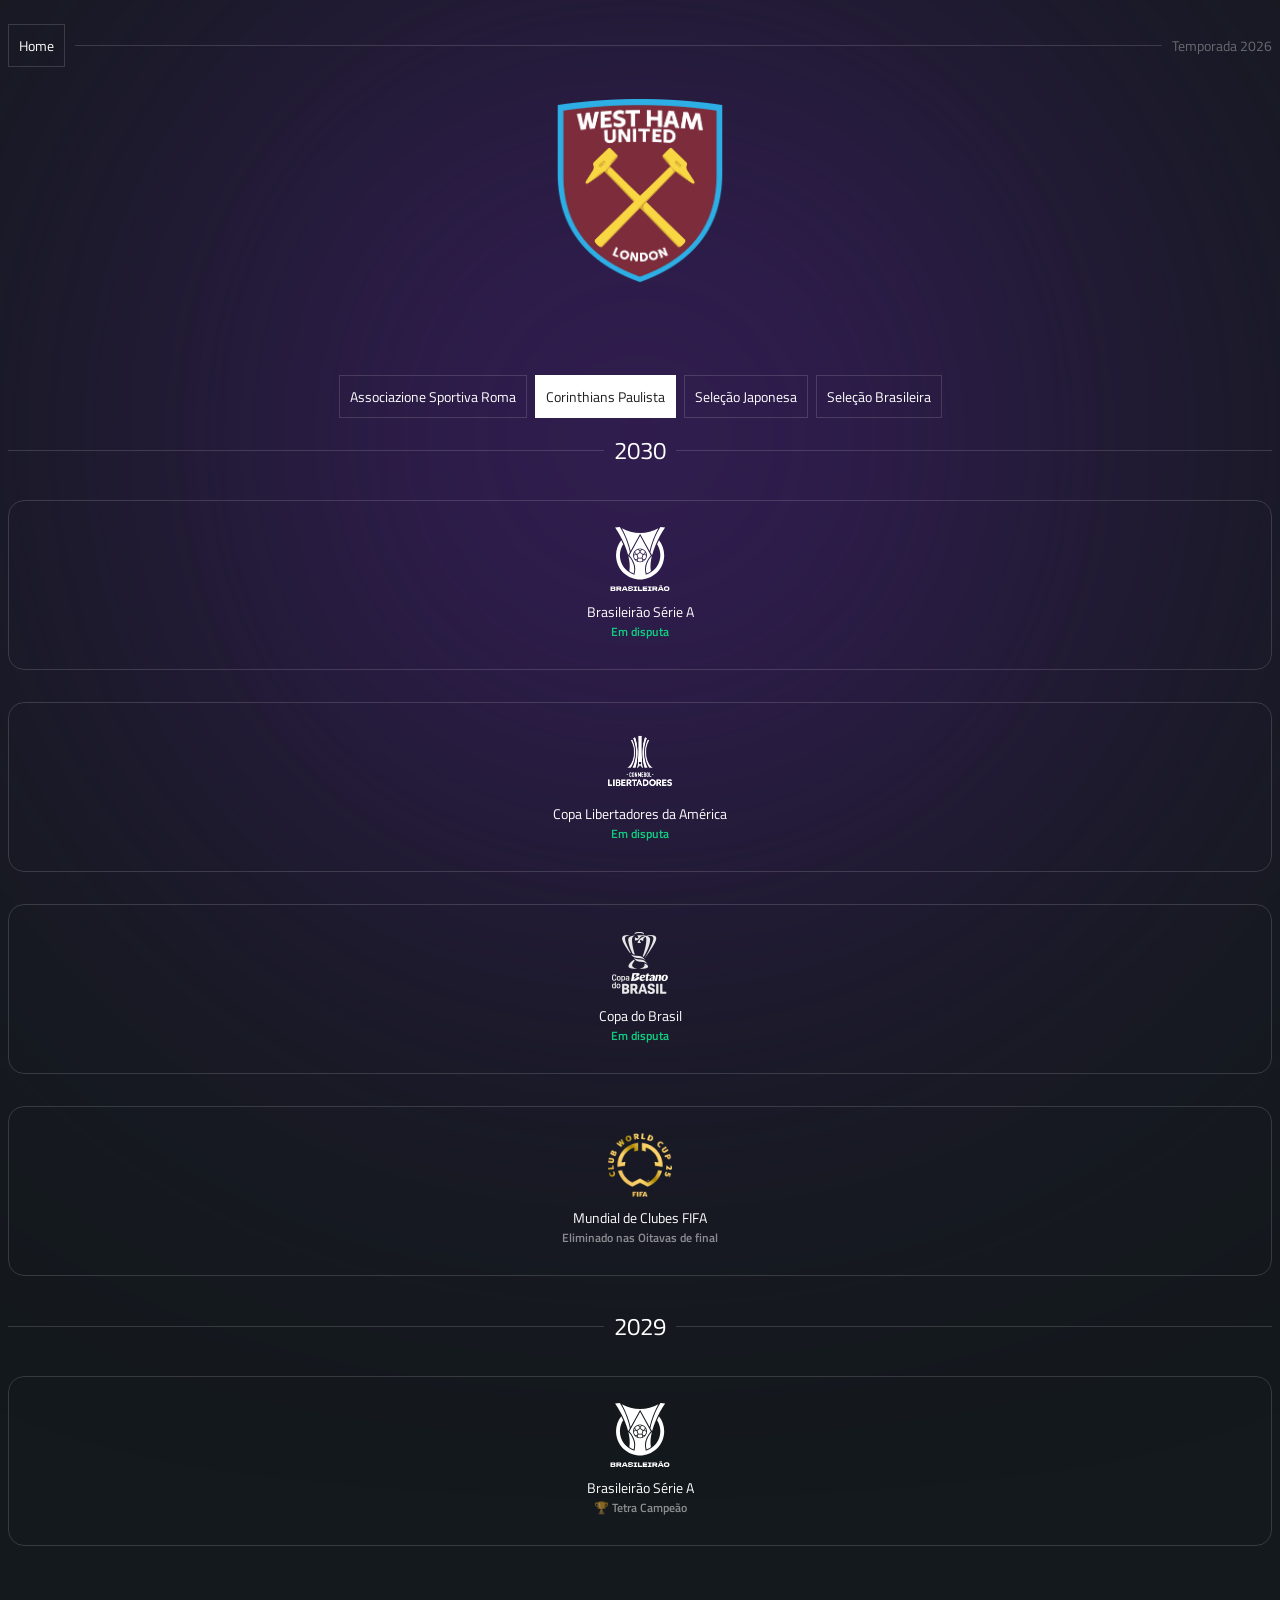
==== index.html @ 2441e78c "Initial commit: West Ham League project with team matches and championship pages" ====
<!DOCTYPE html>
<html lang="pt-BR">
<head>
    <meta charset="UTF-8">
    <meta name="viewport" content="width=device-width, initial-scale=1.0">
    <link rel="stylesheet" href="./styles.css">
    <title>West Ham United</title>
    <!-- Google Fonts -->
    <link rel="preconnect" href="https://fonts.googleapis.com">
    <link rel="preconnect" href="https://fonts.gstatic.com" crossorigin>
    <link href="https://fonts.googleapis.com/css2?family=Titillium+Web:ital,wght@0,200;0,300;0,400;0,600;0,700;0,900;1,200;1,300;1,400;1,600;1,700&display=swap" rel="stylesheet">

</head>
<body>

<!-- Objeto animado no background (fixo na rolagem) -->
<div style="
    position: fixed;
    top: 0;
    left: 50%;
    transform: translateX(-50%);
    width: 870px;
    height: 870px;
    flex-shrink: 0;
    aspect-ratio: 1/1;
    border-radius: 870px;
    background: rgba(63, 31, 105, 1);
    filter: blur(250px);
    animation: kf_120_594_scale_0 2s linear;
    animation-iteration-count: infinite;
    animation-direction: alternate;
    z-index: -1;


"></div>

<style>
@keyframes kf_120_594_scale_0 {
    0% { 
        width: 870px;
        height: 870px;
    }  
    100% { 
        width: 1200px;
        height: 1200px;
    } 
}
</style>


    <div class="container">
        <div class="header-competicao">
            <div class="temporada">
                <button class="botao" onclick="window.location.href='./home.html'">
                    <span class="botao-texto">Home</span>
                </button>
                <div class="line"></div>
                <div class="texto-temporada">Temporada 2026</div>
            </div>
            </div>
            <div class="competicao">
                <div class="logo-clube-home">
                    <img src=".\escudos\west-ham-united-logo-footylogos.png" width="184px" alt="Logo">
                </div>
                <div class="nome-competicao"West Ham United</div>
            </div>
                                    <div class="navegador">
                                        <button class="botao" onclick="window.location.href='./roma.html'">
                    <span class="botao-texto">Associazione Sportiva Roma</span>   
                </button>
                <button class="botao pressed">
                    <span class="botao-texto">Corinthians Paulista</span>   
                </button>
                                <button class="botao" onclick="window.location.href='./japao.html'">
                    <span class="botao-texto">Seleção Japonesa</span>
                </button>
                <button class="botao" onclick="window.location.href='./brasil.html'">
                    <span class="botao-texto">Seleção Brasileira</span>
                </button>
            </div>
   <div class="tabela">
<div class="fase">
                <div class="line"></div>
                <div class="texto-fase-de-grupos">2030</div>
                <div class="line"></div>
            </div>

      <div class="campeonato" onclick="window.location.href='\index_2030.html'" onmouseenter="this.style.cursor = 'pointer'">
    <div class="img-wrapper"><img src=".\\escudos\\brasileirao-serie-a-white-logo-footylogos_.svg" alt="Brasileirão"></div>
    <div class="textos">
        <div class="titulo">Brasileirão Série A</div>
        <div class="titulo-disputa">Em disputa</div>
    </div>
</div>

<div class="campeonato" onclick="window.location.href='\copa-libertadores_2030.html'" onmouseenter="this.style.cursor = 'pointer'">
    <div class="img-wrapper"><img src=".\\escudos\\libertadores-white-logo.png" alt="Libertadores"></div>
    <div class="textos">
        <div class="titulo">Copa Libertadores da América</div>
        <div class="titulo-disputa">Em disputa</div>
    </div>
</div>


<div class="campeonato" onclick="window.location.href='\copa-do-brasil-2030.html'" onmouseenter="this.style.cursor = 'pointer'">
    <div class="img-wrapper"><img src=".\\escudos\\copa-do-brasil-white.png" alt="Copa do Brasil"></div>
    <div class="textos">
        <div class="titulo">Copa do Brasil</div>
        <div class="titulo-disputa">Em disputa</div>
    </div>
</div>

 <div class="campeonato" onclick="window.location.href='\mundial-de-clubes-23.html'" onmouseenter="this.style.cursor = 'pointer'">
    <div class="img-wrapper"><img src=".\\escudos\\fifa-club-world-cup-logo-footylogos-1200.webp" alt="Brasileirão"></div>
    <div class="textos">
        <div class="titulo">Mundial de Clubes FIFA</div>
        <div class="titulo-campeonato">Eliminado nas Oitavas de final</div>
    </div>
</div>

<div class="fase">
                <div class="line"></div>
                <div class="texto-fase-de-grupos">2029</div>
                <div class="line"></div>
            </div>

     <div class="campeonato" onclick="window.location.href='\index.html'" onmouseenter="this.style.cursor = 'pointer'">
    <div class="img-wrapper"><img src=".\\escudos\\brasileirao-serie-a-white-logo-footylogos_.svg" alt="Brasileirão"></div>
    <div class="textos">
        <div class="titulo">Brasileirão Série A</div>
        <div class="titulo-campeonato">🏆 Tetra Campeão</div>
    </div>
</div>

</div>
</div> 
       
       
       
</div>
    

    
<!-- NO INÍCIO DO SCRIPT, AGORA EM CADA PÁGINA -->
<script>
    // Define qual botão está pressionado baseado na URL atual
    document.addEventListener('DOMContentLoaded', function() {
        const pathSegments = window.location.pathname.split('/').filter(Boolean);
        
        // Mapeamento de caminhos para botões específicos
        const activeButtons = {
            'home.html': '.navegador-home button:first-child',
            'roma.html': '.navegador-roma button:first-child',
            'japao.html': '.navegador-japao button:first-child',
            'brasil.html': '.navegador-brasil button:first-child'
        };
        
        if (activeButtons[pathSegments[0]]) {
            const buttons = document.querySelectorAll(activeButtons[pathSegments[0]]);
            buttons.forEach(btn => btn.classList.add('pressed'));
        }
    });
</script>

</body>
</html>
---- styles.css ----
html {
    scroll-behavior: smooth;
}
body {
    font-family: "Titillium Web", sans-serif;
    background: #14191d;
}
        .container {
            display: flex;
            height: 100%;
            padding: 16px 0;
            flex-direction: column;
            align-items: center;
            gap: 32px;
            align-self: stretch;
            animation: fadeIn 0.5s ease-out;
        }
            @keyframes fadeIn {
            from { opacity: 0; }
            to { opacity: 1; }
        }

         .container-2030 {
            display: flex;
            height: 100%;
            padding: 16px 0;
            flex-direction: column;
            align-items: center;
            gap: 32px;
            align-self: stretch;
        }
        
         .container--libertadores {
            display: flex;
            height: 100%;
            padding: 16px 0;
            flex-direction: column;
            align-items: center;
            gap: 32px;
            align-self: stretch;
            background: linear-gradient(180deg, #14191d 47.99%, #261b0c 100%);
        }
         .container--copa-do-brasil {
            display: flex;
            height: 100%;
            padding: 16px 0;
            flex-direction: column;
            align-items: center;
            gap: 32px;
            align-self: stretch;
            background: linear-gradient(180deg, #14191d 47.99%, #0a1f0e 100%);
        }
         .container-mundial {
            display: flex;
            height: 100%;
            padding: 16px 0;
            flex-direction: column;
            align-items: center;
            gap: 32px;
            align-self: stretch;
        }

        .header-competicao {
            display: flex;
            flex-direction: column;
            align-items: center;
            gap: 0px;
            animation: expandGapHeader 1s cubic-bezier(0.237, 0, 0, 0.966) forwards;
            align-self: stretch;
        }

        @keyframes expandGapHeader {
            from { gap: 0px; }
            to { gap: 28px; }
        }

        .navegador {
            display: flex;
            align-items: center;
            gap: 8px;
        }
        .navegador-index {
            align-items: center;
            gap: 8px;
        }

        .botao {
            display: inline-flex;

            border: 1px solid rgba(255, 255, 255, 0.15);
            padding: 10px;
            justify-content: center;
            align-items: center;
            gap: 10px;
            cursor: pointer;
            background: transparent;
            transition: border 0.2s, background 0.2s;
        }

        .botao:hover {
            border: 1px solid rgba(255, 255, 255, 0.15);
            background: rgba(255, 255, 255, 0.15);
        }

        .botao.pressed {
            border: 1px solid rgba(255, 255, 255, 0.15);
            background: #FFF;
        }

        .botao-texto {
            color: #FFF;
            text-align: center;
            font-family: "Titillium Web";
            font-size: 14px;
            font-style: normal;
            font-weight: 400;
            line-height: normal;
        }

        .botao.pressed .botao-texto {
            color: #1E1E1E;
            text-align: center;
            font-family: "Titillium Web";
            font-size: 14px;
            font-style: normal;
            font-weight: 400;
            line-height: normal;
        }

        .temporada {
display: flex;
justify-content: center;
align-items: center;
gap: 10px;
align-self: stretch;
        }

        .line {
            width:100%;
            height:1px;
            background: rgba(255, 255, 255, 0.15);
        }

        .texto-temporada {
            color: rgba(255, 255, 255, 0.35);
            font-family: "Titillium Web";
            font-size: 14px;
            font-style: normal;
            font-weight: 400;
            line-height: normal;
            white-space: nowrap;
        }

        .competicao {
            display: flex;
            flex-direction: column;
            align-items: center;
            gap: 14px;
            align-self: stretch;
                animation: slideInLeft 0.6s ease-out;
}

@keyframes slideInLeft {
    from {
        transform: translateY(-10%);   /* Começa fora à esquerda */
        opacity: 0;
    }
    to {
        transform: translateX(0);       /* Fica no lugar */
        opacity: 1;
    }
}
animation: fadeIn 1.5s ease-out;
        
            @keyframes fadeIn {
            from { opacity: 0; }
            to { opacity: 1; }
        }


        .logo-competicao-brasileirao {
            display: flex;
            padding: 42px;
            justify-content: center;
            align-items: center;
            gap: 10px;
            max-width: 100px; 
            aspect-ratio: 1/1;
            border-radius: 1000px;
            background: #FFF;
            border: 4px solid #8cff00;
        }
            .logo-competicao-amistoso {
            display: flex;
            padding: 42px;
            justify-content: center;
            align-items: center;
            gap: 10px;
            max-width: 100px; 
            height: auto;
            object-fit: contain;
            border-radius: 1000px;
            aspect-ratio: 1/1;
            background: #FFF;
            border: 4px solid #00d897;
               position: relative;
    z-index: 1; /* Fica na frente da borda */
    width: 192px;
    height: auto;
    display: block;
        }
        .logo-competicao-amistoso img {
    max-width: 160px;      /* Define largura máxima */
    height: auto;          /* Mantém proporção */
    object-fit: contain;   /* Não distorce a imagem */
}
 .logo-competicao-mundial-clubes {
            display: flex;
            padding: 42px;
            justify-content: center;
            align-items: center;
            gap: 10px;
            max-width: 100px; 
            height: auto;
            object-fit: contain;
            border-radius: 1000px;
            aspect-ratio: 1/1;
            border: 4px solid #00d897;
        }
        .logo-competicao-mundial-clubes img {
    max-width: 100px;      /* Define largura máxima */
    height: auto;          /* Mantém proporção */
    object-fit: contain;   /* Não distorce a imagem */
}


        
        .logo-clube-home {
            display: flex;
            padding: 42px;
            justify-content: center;
            align-items: center;
            gap: 10px;
            width: 100px;
            height: 100px;
            aspect-ratio: 1/1;
            border-radius: 1000px;
            background: #ffffff00;

        }
        .logo-competicao-uefa {
            display: flex;
            padding: 42px;
            justify-content: center;
            align-items: center;
            gap: 10px;
            max-width: 100px; 
            height: auto;
            object-fit: contain;
            border-radius: 1000px;
            aspect-ratio: 1/1;
            background: #FFF;
            border: 4px solid #0767c8;
        }
            .logo-competicao-mundial {
            display: flex;
            padding: 42px;
            justify-content: center;
            align-items: center;
            gap: 10px;
            width: 100px;
            height: 100px;
            aspect-ratio: 1/1;
            border-radius: 1000px;
            border: 4px solid #ef0764;
        }
        
        
        .logo-competicao-libertadores {
            display: flex;
            padding: 42px;
            justify-content: center;
            align-items: center;
            gap: 10px;
            width: 100px;
            height: 100px;
            aspect-ratio: 1/1;
            border-radius: 1000px;
            background: #FFF;
            border: 4px solid #bb9f17;

        }
        
        .logo-competicao-copa-do-brasil {
            display: flex;
            padding: 42px;
            justify-content: center;
            align-items: center;
            gap: 10px;
            width: 100px;
            height: 100px;
            aspect-ratio: 1/1;
            border-radius: 1000px;
            background: #FFF;
            border: 4px solid #1456ba;

        }
        .logo-competicao-copa {
            display: flex;
            padding: 42px;
            justify-content: center;
            align-items: center;
            gap: 10px;
            width: 100px;
            height: 100px;
            aspect-ratio: 1/1;
            border-radius: 1000px;
            background: #FFF;
            border: 4px solid #ba1414;

        }           

        .logo-competicao img {
            width: 100%;
            height: 100%;
            object-fit: contain;

        }
        
        .logo-competicao-libertadores img {
            max-width: 120px;
            object-fit: contain;
            aspect-ratio: 1/1;

        }
        
        .logo-competicao-copa-do-brasil img {
            max-width: 140px;
            object-fit: contain;
            aspect-ratio: 1/1;

        }
        
        .logo-competicao-mundial video {
            max-width: 210px;
            object-fit: contain;
            aspect-ratio: 1/1;
            border-radius: 2800px;
            border: 4px solid #ef0764;
        }

        .nome-competicao {
            display: flex;
            height: 64px;
            flex-direction: column;
            justify-content: center;
            align-self: stretch;
            color: #FFF;
            text-align: center;
            font-family: "Titillium Web";
            font-size: 24px;
            font-style: normal;
            font-weight: 400;
            line-height: normal;
            white-space: nowrap;
        }

        .tabela {
            display: flex;
            padding-bottom: 42px;
            flex-direction: column;
            align-items: flex-start;
            gap: 0px;
            animation: expandGapTable 1.1s cubic-bezier(0.237, 0, 0, 0.966) forwards;
            align-self: stretch;
        }

        @keyframes expandGapTable {
            from { gap: 0px; }
            to { gap: 32px; }
        }

        .fase {
            display: flex;
            justify-content: center;
            align-items: center;
            gap: 10px;
            align-self: stretch;
        }

        .texto-fase-de-grupos {
            color: #FFF;
            text-align: center;
            font-family: "Titillium Web";
            font-size: 24px;
            font-style: normal;
            font-weight: 400;
            line-height: normal;
            white-space: nowrap; 
        }

        .matches-row {
            display: flex;
            width: 100%; 
            height: 65px;
            align-items: center;
            align-self: stretch;
        }

        .indicator-victory {
            width: 2px;
            height: 64px;
            background: #0CBD0C;
        }
          .indicator-draw {
            width: 2px;
            height: 64px;
            background: #C7C7C7;
        }
        .indicator-defeat {
            width: 2px;
            height: 64px;
            background: #FF0004;
        }
              

        .row {
            display: flex;
            align-items: center;
            flex: 1 0 0;
            border-bottom: 1px solid rgba(255, 255, 255, 0.15);
            padding-bottom:8px;
            padding-top:4px;
        }

        .time-casa {
            display: flex;
            padding-right: 16px;
            align-items: center;
            gap: 14px;
            flex: 1 0 0;
        }

        .placar {
            display: flex;
            width: 114px;
            justify-content: center;
            align-items: center;
            gap: 14px;
        }

        .time-visitante {
            display: flex;
            padding-left: 16px;
            align-items: center;
            gap: 14px;
            flex: 1 0 0;
        }

        .nome-do-time-casa {
            display: flex;
            flex-direction: column;
            justify-content: center;
            flex: 1 0 0;
            align-self: stretch;
            color: #FFF;
            text-align: right;
            font-family: "Titillium Web";
            font-size: 14px;
            font-style: normal;
            font-weight: 400;
            line-height: normal;
        }

        .nome-do-time-fora {
            display: flex;
            flex-direction: column;
            justify-content: center;
            flex: 1 0 0;
            align-self: stretch;
            color: #FFF;
            text-align: left;
            font-family: "Titillium Web";
            font-size: 14px;
            font-style: normal;
            font-weight: 400;
            line-height: normal;
        }

        .img-wrapper {
            display: flex;
            width: 64px;
            height: 64px;
            padding: 10px;
            align-items: center;
            gap: 10px;
        }

        .img-wrapper img {
            width: 64px !important;
            height: 64px !important;
        }

        .ponto-casa {
            flex: 1 0 0;
            color: #FFF;
            text-align: center;
            font-family: "Titillium Web";
            font-size: 24px;
            font-style: normal;
            font-weight: 700;
            line-height: normal;
        }

        .versus {
            flex: 1 0 0;
            color: #FFF;
            text-align: center;
            font-family: "Titillium Web";
            font-size: 14px;
            font-style: normal;
            font-weight: 400;
            line-height: normal;
        }

        .ponto-visitante {
            flex: 1 0 0;
            color: #FFF;
            text-align: center;
            font-family: "Titillium Web";
            font-size: 24px;
            font-style: normal;
            font-weight: 700;
            line-height: normal;
        }
        
/* =========================== */
/*   CLASSES MOBILE MATCHES-ROW  */
/* =========================== */

.matches-row.mobile {
    display: flex;
    width: 100%;
    height: auto;
    min-height: 54px;
    align-items: stretch;
    justify-content: center;
    gap: 6px;
    padding: 8px 0;
}

.matches-row.mobile .row {
    display: flex;
    justify-content: center;
    align-items: stretch;
    flex-direction: column;
    flex: 1 0 0;
    border-bottom: none;
    padding-bottom: 2px;
    padding-top: 4px;
    border-top: 1px solid rgba(255, 255, 255, 0.15);
}

.matches-row.mobile .indicator-victory {
    width: 4px;
    align-self: flex-start;
    height: auto;
    min-height: 48px;
    background: #0CBD0C;
}

.matches-row.mobile .indicator-draw {
    width: 4px;
    align-self: flex-start;
    height: auto;
    min-height: 48px;
    background: #C7C7C7;
}

.matches-row.mobile .indicator-defeat {
    width: 4px;
    align-self: flex-start;
    height: auto;
    min-height: 48px;
    background: #FF0004;
}

.matches-row.mobile .time-casa {
    display: flex;
    padding-right: 0;
    align-items: center;
    justify-content: center;
    gap: 14px;
    flex: 1 0 0;
}

.matches-row.mobile .time-visitante {
    display: flex;
    padding-left: 0;
    align-items: center;
    justify-content: flex-start;
    gap: 14px;
    flex: 1 0 0;
}

.matches-row.mobile .nome-do-time-casa {
    width: auto;
    color: #FFF;
    text-align: right;
    font-family: "Titillium Web";
    font-size: 14px;
    font-style: normal;
    font-weight: 400;
    line-height: normal;
    white-space: normal;
}

.matches-row.mobile .nome-do-time-fora {
    width: auto;
    color: #FFF;
    font-family: "Titillium Web";
    font-size: 14px;
    font-style: normal;
    font-weight: 400;
    line-height: normal;
    white-space: normal;
}

.matches-row.mobile .img-wrapper {
    width: 64px;
    height: 64px;
    padding: 10px;
    align-items: center;
    gap: 10px;
}

.matches-row.mobile .placar {
    display: flex;
    width: 114px;
    justify-content: center;
    align-items: center;
    gap: 14px;
}

.matches-row.mobile .ponto-casa {
    flex: 1 0 0;
    color: #FFF;
    text-align: center;
    font-family: "Titillium Web";
    font-size: 24px;
    font-style: normal;
    font-weight: 700;
    line-height: normal;
}

.matches-row.mobile .versus {
    flex: 1 0 0;
    color: #FFF;
    text-align: center;
    font-family: "Titillium Web";
    font-size: 14px;
    font-style: normal;
    font-weight: 400;
    line-height: normal;
}

.matches-row.mobile .ponto-visitante {
    flex: 1 0 0;
    color: #FFF;
    text-align: center;
    font-family: "Titillium Web";
    font-size: 24px;
    font-style: normal;
    font-weight: 700;
    line-height: normal;
}

/* =========================== */
/*   MEDIA QUERY AUTOMÁTICA    */
/* =========================== */

@media screen and (max-width: 540px) {
    .matches-row,
    .matches-row.mobile {
        display: flex;
        width: 100%;
        height: auto;
        min-height: 54px;
        align-items: stretch;
        justify-content: center;
        gap: 6px;
        padding: 8px 0;
    }
    
    .matches-row .row,
    .matches-row.mobile .row {
        display: flex;
        justify-content: center;
        align-items: stretch;
        flex-direction: row;
        flex: 1 0 0;
        border-bottom: none;
        padding-bottom: 2px;
        padding-top: 18px;
        border-top: 1px solid rgba(255, 255, 255, 0.15);
    }
    .container
    .container.mobile {
            display: flex;
            height: 100%;
            padding: 16px 0;
            flex-direction: column;
            align-items: center;
            gap: 32px;
            align-self: stretch;
        } 
    .matches-row .indicator-victory {
        width: 4px;
        align-self: center;
        height: 86px;
        min-height: 48px;
        background: #0CBD0C;
    }

    .matches-row .indicator-draw {
       width: 4px;
        align-self: center;
        height: 86px;
        min-height: 48px;
        background: #C7C7C7;
    }

    .matches-row .indicator-defeat {
       width: 4px;
        align-self: center;
        height: 86px;
        min-height: 48px;
        background: #FF0004;
    }

    .matches-row .time-casa {
        display: flex;
        padding-right: 18px;
        align-items: center;
        justify-content: flex-end;
        gap: 14px;
        flex: 1 0 0;
        flex-direction: column-reverse
    }

    .matches-row .time-visitante {
        display: flex;
        padding-left: 18px;
        align-items: center;
        justify-content: flex-start;
        gap: 14px;
        flex: 1 0 0;
        flex-direction: column
        
    }

    .matches-row .nome-do-time-casa {
        color: #FFF;
        text-align: center;
        font-family: "Titillium Web";
        font-size: 14px;
        font-style: normal;
        font-weight: 400;
        line-height: normal;
        white-space: normal;
    }

    .matches-row .nome-do-time-fora {
        width: auto;
        color: #FFF;
        text-align: center;
        font-family: "Titillium Web";
        font-size: 14px;
        font-style: normal;
        font-weight: 400;
        line-height: normal;
        white-space: normal;
    }

    .matches-row .img-wrapper {
        width: 64px;
        height: 64px;
        padding: 0px;
        align-items: center;
        gap: 10px;
    }

    .matches-row .placar {
        display: flex;
        width: 114px;
        justify-content: center;
        align-items: center;
        gap: 14px;
    }

    .matches-row .ponto-casa {
        flex: 1 0 0;
        color: #FFF;
        text-align: center;
        font-family: "Titillium Web";
        font-size: 24px;
        font-style: normal;
        font-weight: 700;
        line-height: normal;
    }

    .matches-row .versus {
        flex: 1 0 0;
        color: #FFF;
        text-align: center;
        font-family: "Titillium Web";
        font-size: 14px;
        font-style: normal;
        font-weight: 700;
        line-height: normal;
    }

    .matches-row .ponto-visitante {
        flex: 1 0 0;
        color: #FFF;
        text-align: center;
        font-family: "Titillium Web";
        font-size: 24px;
        font-style: normal;
        font-weight: 700;
        line-height: normal;
    }
}

.trofeu {
  color: #FFF;
  text-align: center;
  font-family: "Titillium Web";
  font-size: 14px;
  font-style: normal;
  font-weight: 400;
  line-height: normal;
}

.time-campeao-text {
  color: #FFF;
  text-align: center;
  font-family: "Titillium Web";
  font-size: 14px;
  font-style: normal;
  font-weight: 400;
  line-height: normal;
}

.titulo {
  color: rgba(255, 255, 255, 0.50);
  text-align: center;
  font-family: "Titillium Web";
  font-size: 12px;
  font-style: normal;
  font-weight: 600;
  line-height: normal;
}

.finalist {
  display: flex;
  padding-bottom: 16px;
  justify-content: center;
  align-items: center;
  align-self: stretch;
  border-bottom: 1px solid rgba(255, 255, 255, 0.15);
}

.time-campeao {
  display: flex;
  flex-direction: column;
  justify-content: center;
  align-items: center;
  flex: 1 0 0;
}

/* Componente Campeonato */
.campeonato {
    display: flex;
    padding: 16px 0 28px 0;
    flex-direction: column;
    justify-content: center;
    align-items: center;
    align-self: stretch;
    border-radius: 16px;
    border: 1px solid rgba(255, 255, 255, 0.15);
    transition: border 0.2s, background 0.2s;
    cursor: pointer;
}

.campeonato:hover {
    border-radius: 16px;
    border: 1px solid rgba(255, 255, 255, 0.15);
    background: rgba(255, 255, 255, 0.05);
}

/* Sub-elementos */
.campeonato .textos {
    display: flex;
    flex-direction: column;
    justify-content: center;
    align-items: center;
    align-self: stretch;
}

/* Título Principal */
.campeonato .titulo {
    color: #FFF;
    font-family: "Titillium Web";
    font-size: 14px;
    line-height: normal;
    font-weight: 400;
}

/* Subtítulo Campeonato */
.campeonato .titulo-campeonato {
    color: rgba(255, 255, 255, 0.50);
    font-family: "Titillium Web";
    font-size: 12px;
    line-height: normal;
    font-weight: 600;
}


/* Subtítulo Disputa */
.campeonato .titulo-disputa {
    color: rgb(14, 207, 129);
    font-family: "Titillium Web";
    font-size: 12px;
    line-height: normal;
    font-weight: 600;
}
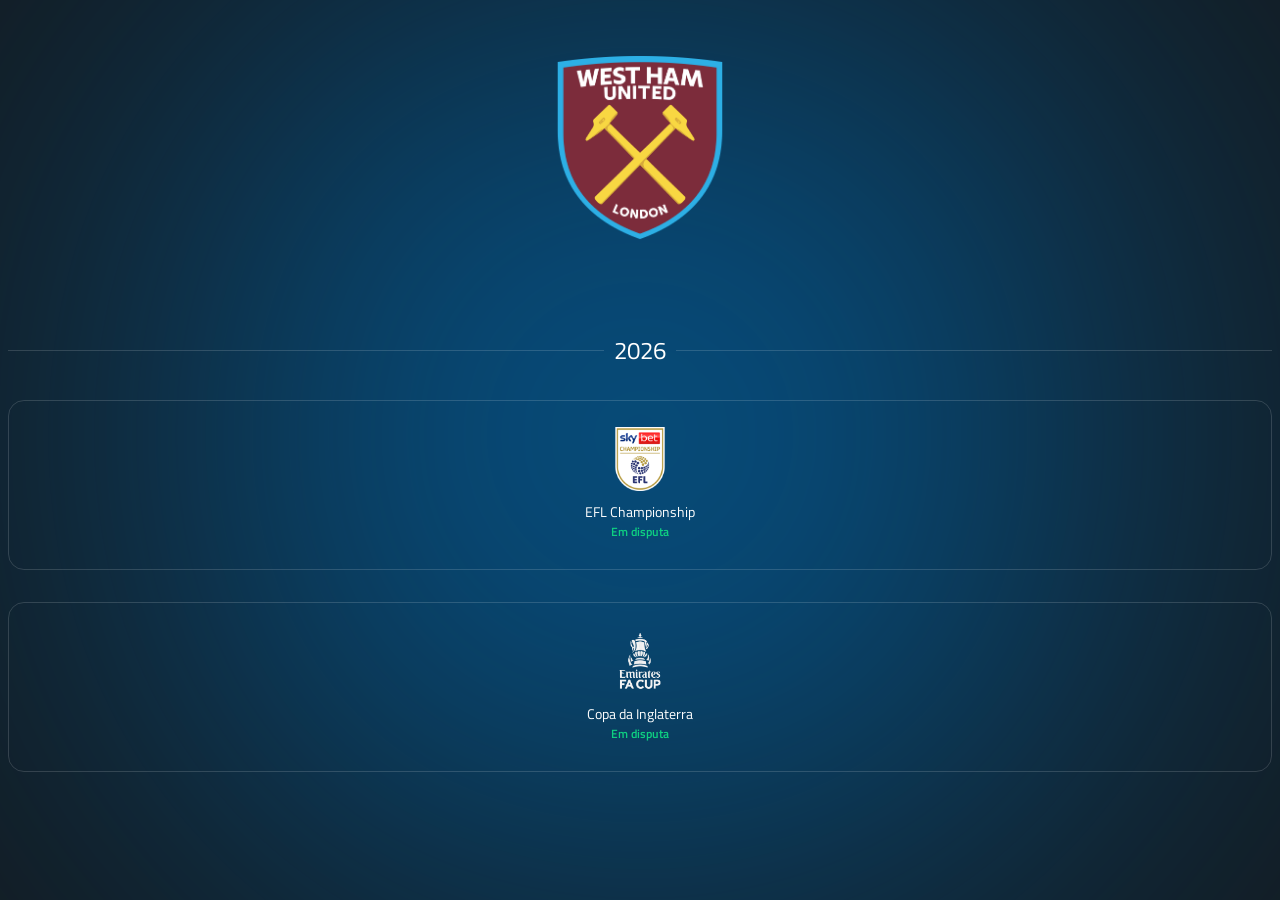
==== commit b6e16b72: "Update: Add new West Ham United match results (Everton 3x1, Arsenal 1x3, Manchester United 3x1, Quee" ====
--- a/index.html
+++ b/index.html
@@ -24,7 +24,7 @@
     flex-shrink: 0;
     aspect-ratio: 1/1;
     border-radius: 870px;
-    background: rgba(63, 31, 105, 1);
+    background: #0065A9;
     filter: blur(250px);
     animation: kf_120_594_scale_0 2s linear;
     animation-iteration-count: infinite;
@@ -50,13 +50,6 @@
 
     <div class="container">
         <div class="header-competicao">
-            <div class="temporada">
-                <button class="botao" onclick="window.location.href='./home.html'">
-                    <span class="botao-texto">Home</span>
-                </button>
-                <div class="line"></div>
-                <div class="texto-temporada">Temporada 2026</div>
-            </div>
             </div>
             <div class="competicao">
                 <div class="logo-clube-home">
@@ -64,103 +57,38 @@
                 </div>
                 <div class="nome-competicao"West Ham United</div>
             </div>
-                                    <div class="navegador">
-                                        <button class="botao" onclick="window.location.href='./roma.html'">
-                    <span class="botao-texto">Associazione Sportiva Roma</span>   
-                </button>
-                <button class="botao pressed">
-                    <span class="botao-texto">Corinthians Paulista</span>   
-                </button>
-                                <button class="botao" onclick="window.location.href='./japao.html'">
-                    <span class="botao-texto">Seleção Japonesa</span>
-                </button>
-                <button class="botao" onclick="window.location.href='./brasil.html'">
-                    <span class="botao-texto">Seleção Brasileira</span>
-                </button>
-            </div>
+                                    
    <div class="tabela">
 <div class="fase">
                 <div class="line"></div>
-                <div class="texto-fase-de-grupos">2030</div>
+                <div class="texto-fase-de-grupos">2026</div>
                 <div class="line"></div>
             </div>
 
-      <div class="campeonato" onclick="window.location.href='\index_2030.html'" onmouseenter="this.style.cursor = 'pointer'">
-    <div class="img-wrapper"><img src=".\\escudos\\brasileirao-serie-a-white-logo-footylogos_.svg" alt="Brasileirão"></div>
+      <div class="campeonato" onclick="window.location.href='\efl-championship.html'" onmouseenter="this.style.cursor = 'pointer'">
+    <div class="img-wrapper"><img src=".\\escudos\efl-championship-england-logo-footylogos.png" alt="EFL Championship"></div>
     <div class="textos">
-        <div class="titulo">Brasileirão Série A</div>
+        <div class="titulo">EFL Championship</div>
         <div class="titulo-disputa">Em disputa</div>
     </div>
 </div>
 
-<div class="campeonato" onclick="window.location.href='\copa-libertadores_2030.html'" onmouseenter="this.style.cursor = 'pointer'">
-    <div class="img-wrapper"><img src=".\\escudos\\libertadores-white-logo.png" alt="Libertadores"></div>
+<div class="campeonato" onclick="window.location.href='\emirates-cup.html'" onmouseenter="this.style.cursor = 'pointer'">
+    <div class="img-wrapper"><img src=".\\escudos\emirates-fa-cup-logo-footylogos-white.png" alt="Libertadores"></div>
     <div class="textos">
-        <div class="titulo">Copa Libertadores da América</div>
+        <div class="titulo">Copa da Inglaterra</div>
         <div class="titulo-disputa">Em disputa</div>
     </div>
 </div>
 
 
-<div class="campeonato" onclick="window.location.href='\copa-do-brasil-2030.html'" onmouseenter="this.style.cursor = 'pointer'">
-    <div class="img-wrapper"><img src=".\\escudos\\copa-do-brasil-white.png" alt="Copa do Brasil"></div>
-    <div class="textos">
-        <div class="titulo">Copa do Brasil</div>
-        <div class="titulo-disputa">Em disputa</div>
-    </div>
-</div>
-
- <div class="campeonato" onclick="window.location.href='\mundial-de-clubes-23.html'" onmouseenter="this.style.cursor = 'pointer'">
-    <div class="img-wrapper"><img src=".\\escudos\\fifa-club-world-cup-logo-footylogos-1200.webp" alt="Brasileirão"></div>
-    <div class="textos">
-        <div class="titulo">Mundial de Clubes FIFA</div>
-        <div class="titulo-campeonato">Eliminado nas Oitavas de final</div>
-    </div>
-</div>
-
-<div class="fase">
-                <div class="line"></div>
-                <div class="texto-fase-de-grupos">2029</div>
-                <div class="line"></div>
-            </div>
-
-     <div class="campeonato" onclick="window.location.href='\index.html'" onmouseenter="this.style.cursor = 'pointer'">
-    <div class="img-wrapper"><img src=".\\escudos\\brasileirao-serie-a-white-logo-footylogos_.svg" alt="Brasileirão"></div>
-    <div class="textos">
-        <div class="titulo">Brasileirão Série A</div>
-        <div class="titulo-campeonato">🏆 Tetra Campeão</div>
-    </div>
-</div>
-
-</div>
-</div> 
-       
        
        
 </div>
     
 
     
-<!-- NO INÍCIO DO SCRIPT, AGORA EM CADA PÁGINA -->
-<script>
-    // Define qual botão está pressionado baseado na URL atual
-    document.addEventListener('DOMContentLoaded', function() {
-        const pathSegments = window.location.pathname.split('/').filter(Boolean);
-        
-        // Mapeamento de caminhos para botões específicos
-        const activeButtons = {
-            'home.html': '.navegador-home button:first-child',
-            'roma.html': '.navegador-roma button:first-child',
-            'japao.html': '.navegador-japao button:first-child',
-            'brasil.html': '.navegador-brasil button:first-child'
-        };
-        
-        if (activeButtons[pathSegments[0]]) {
-            const buttons = document.querySelectorAll(activeButtons[pathSegments[0]]);
-            buttons.forEach(btn => btn.classList.add('pressed'));
-        }
-    });
-</script>
+
 
 </body>
 </html>
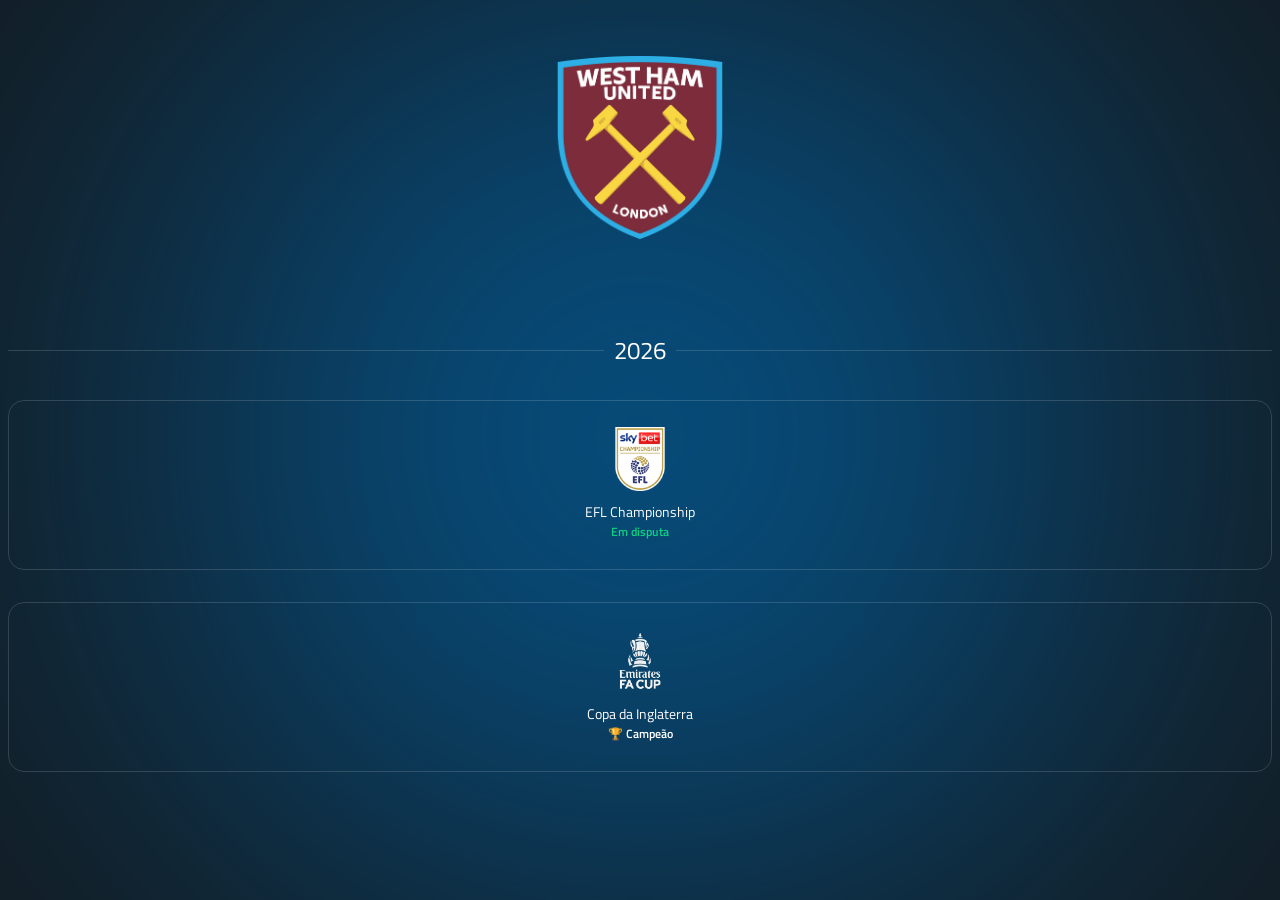
==== commit b9495e5a: "Update: Add new West Ham United match results (Sheffield United 1x0, Sheffield United 4x0, Tottenham" ====
--- a/index.html
+++ b/index.html
@@ -77,7 +77,7 @@
     <div class="img-wrapper"><img src=".\\escudos\emirates-fa-cup-logo-footylogos-white.png" alt="Libertadores"></div>
     <div class="textos">
         <div class="titulo">Copa da Inglaterra</div>
-        <div class="titulo-disputa">Em disputa</div>
+        <div class="titulo-campeonato">🏆 Campeão</div>
     </div>
 </div>
 
--- a/styles.css
+++ b/styles.css
@@ -919,7 +919,7 @@
 
 /* Subtítulo Campeonato */
 .campeonato .titulo-campeonato {
-    color: rgba(255, 255, 255, 0.50);
+    color: rgb(255, 255, 255);
     font-family: "Titillium Web";
     font-size: 12px;
     line-height: normal;
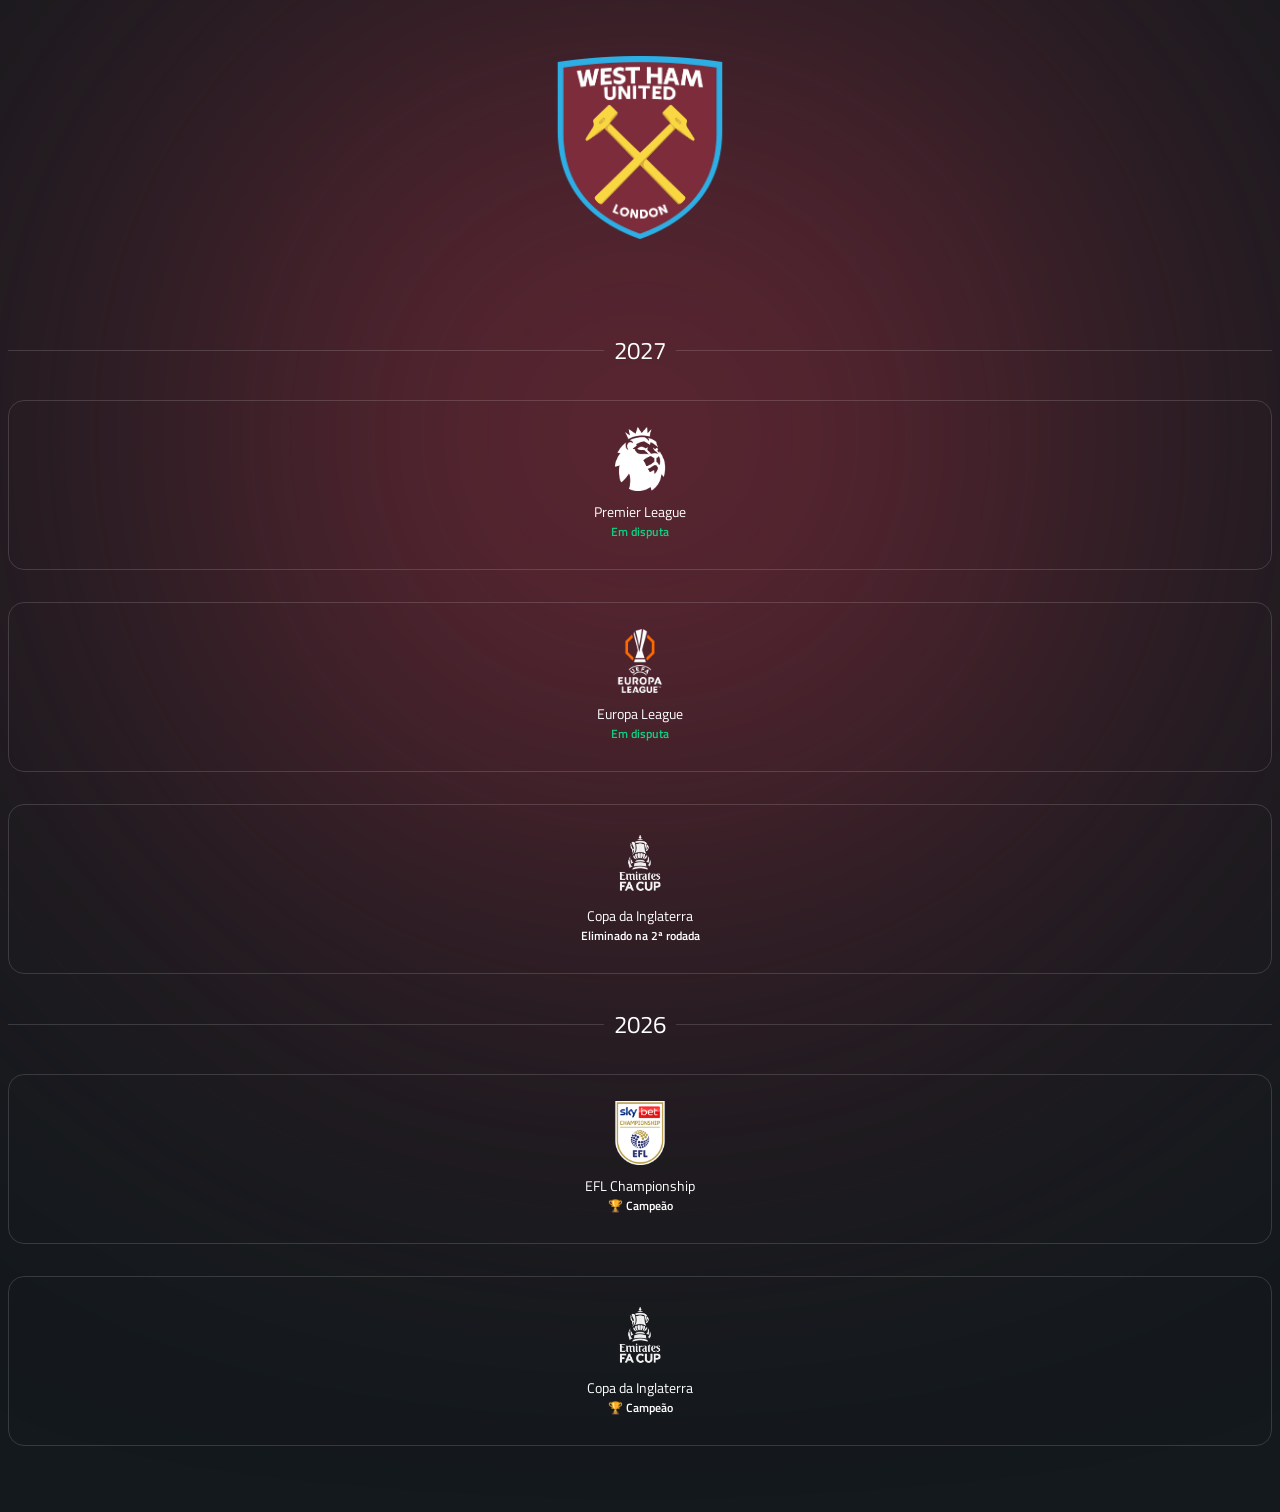
==== commit 69f7e894: "Update: Add Europa League matches (Lokomotiv Moscow 4x3, Marseille 0x4, Sport Marítimo 3x0, 0x5) and" ====
--- a/index.html
+++ b/index.html
@@ -24,7 +24,7 @@
     flex-shrink: 0;
     aspect-ratio: 1/1;
     border-radius: 870px;
-    background: #0065A9;
+    background: #7c2c3b;
     filter: blur(250px);
     animation: kf_120_594_scale_0 2s linear;
     animation-iteration-count: infinite;
@@ -59,21 +59,54 @@
             </div>
                                     
    <div class="tabela">
+    <div class="fase">
+                <div class="line"></div>
+                <div class="texto-fase-de-grupos">2027</div>
+                <div class="line"></div>
+            </div>  
+                 <div class="campeonato" onclick="window.location.href='\premier-league-27.html'" onmouseenter="this.style.cursor = 'pointer'">
+    <div class="img-wrapper"><img src=".\\escudos\premier-league-whitelogo.png" alt="Premier League"></div>
+    <div class="textos">
+        <div class="titulo">Premier League</div>
+        <div class="titulo-disputa">Em disputa</div>
+    </div>
+    </div>
+    
+          <div class="campeonato" onclick="window.location.href='\europa-league-27.html'" onmouseenter="this.style.cursor = 'pointer'">
+    <div class="img-wrapper"><img src=".\\escudos\europa-league-logo-footylogos-320-white.png" alt="EFL Championship"></div>
+    <div class="textos">
+        <div class="titulo">Europa League</div>
+        <div class="titulo-disputa">Em disputa</div>
+    </div>
+</div>
+    
+    
+   <div class="campeonato" onclick="window.location.href='\emirates-cup.html'" onmouseenter="this.style.cursor = 'pointer'">
+    <div class="img-wrapper"><img src=".\\escudos\emirates-fa-cup-logo-footylogos-white.png" alt="Libertadores"></div>
+    <div class="textos">
+        <div class="titulo">Copa da Inglaterra</div>
+        <div class="titulo-campeonato">Eliminado na 2ª rodada</div>
+    </div>
+</div> 
+
+       
 <div class="fase">
                 <div class="line"></div>
                 <div class="texto-fase-de-grupos">2026</div>
                 <div class="line"></div>
             </div>
+            
+          
 
       <div class="campeonato" onclick="window.location.href='\efl-championship.html'" onmouseenter="this.style.cursor = 'pointer'">
     <div class="img-wrapper"><img src=".\\escudos\efl-championship-england-logo-footylogos.png" alt="EFL Championship"></div>
     <div class="textos">
         <div class="titulo">EFL Championship</div>
-        <div class="titulo-disputa">Em disputa</div>
+        <div class="titulo-campeonato">🏆 Campeão</div>
     </div>
 </div>
 
-<div class="campeonato" onclick="window.location.href='\emirates-cup.html'" onmouseenter="this.style.cursor = 'pointer'">
+<div class="campeonato" onmouseenter="this.style.cursor = 'pointer'">
     <div class="img-wrapper"><img src=".\\escudos\emirates-fa-cup-logo-footylogos-white.png" alt="Libertadores"></div>
     <div class="textos">
         <div class="titulo">Copa da Inglaterra</div>
--- a/styles.css
+++ b/styles.css
@@ -259,8 +259,8 @@
             object-fit: contain;
             border-radius: 1000px;
             aspect-ratio: 1/1;
-            background: #FFF;
-            border: 4px solid #0767c8;
+            background: #37003C;
+            border: 4px solid #00d0ff;
         }
             .logo-competicao-mundial {
             display: flex;
@@ -301,8 +301,8 @@
             height: 100px;
             aspect-ratio: 1/1;
             border-radius: 1000px;
-            background: #FFF;
-            border: 4px solid #1456ba;
+            background: #14141400;
+            border: 4px solid #ba4914;
 
         }
         .logo-competicao-copa {
@@ -935,3 +935,17 @@
     line-height: normal;
     font-weight: 600;
 }
+.match-row-details {
+    display: flex;
+    width: 1408px;
+    flex-direction: column;
+    align-items: center;
+}
+.goal-score {
+display: flex;
+padding: 8px 0 8px 2px;
+justify-content: center;
+align-items: center;
+gap: 16px;
+align-self: stretch;
+}
